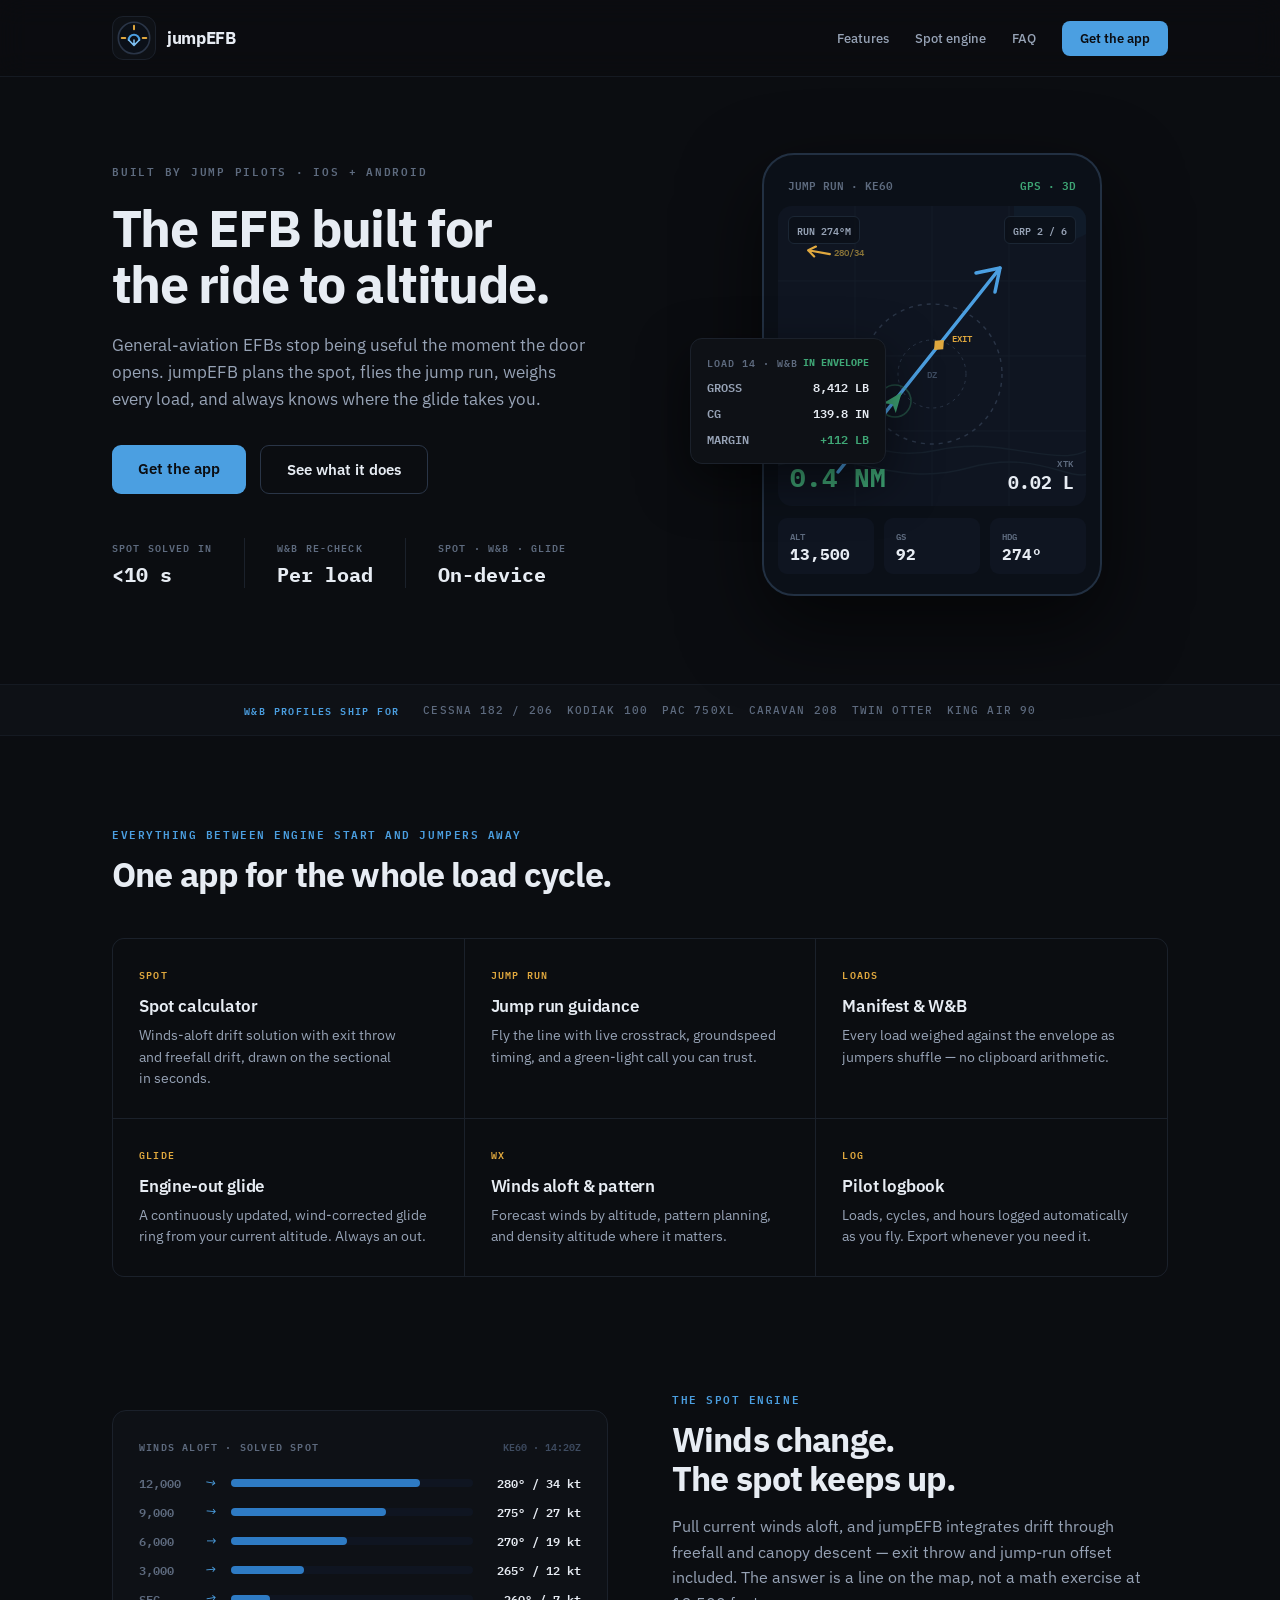
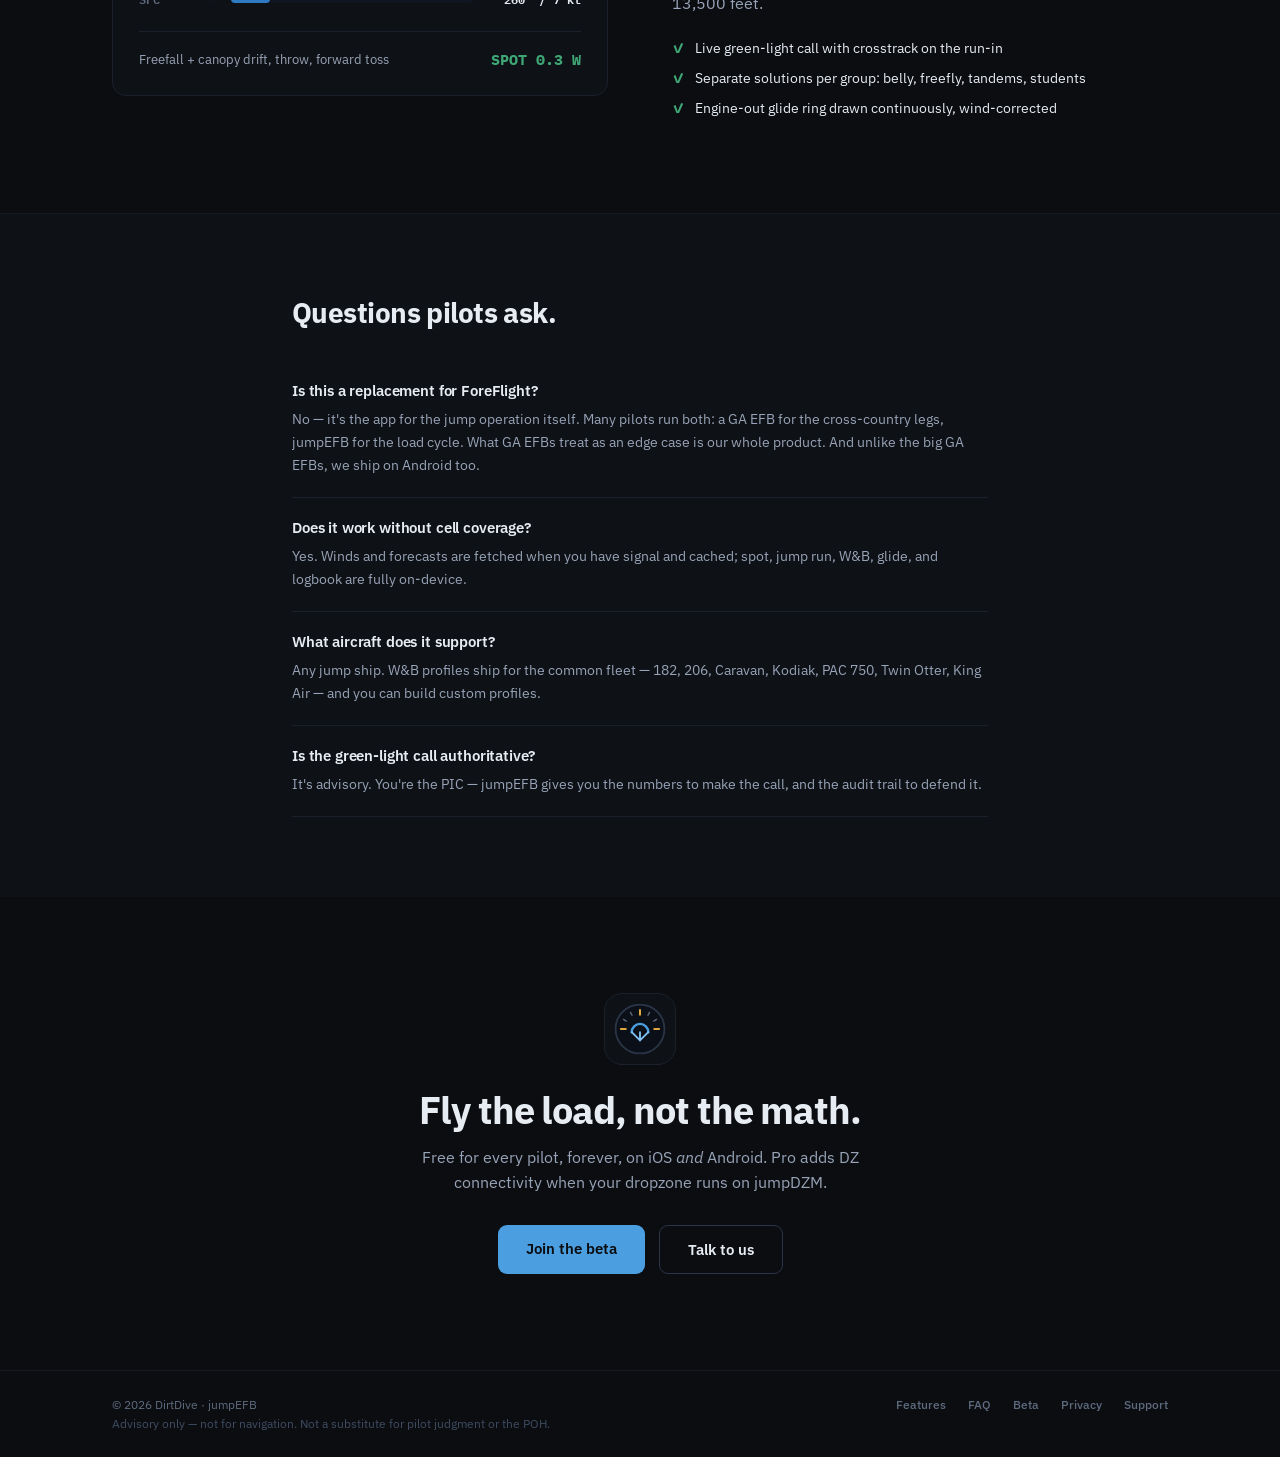
==== index.html @ 923588a2 "Build launch page from design handoff v2 Static HTML/CSS recreation of the v2 reference: hero with j" ====
<!DOCTYPE html>
<html lang="en">
<head>
<meta charset="utf-8">
<meta name="viewport" content="width=device-width, initial-scale=1">
<title>jumpEFB — The EFB built for the ride to altitude</title>
<meta name="description" content="jumpEFB plans the spot, flies the jump run, weighs every load, and always knows where the glide takes you. The standalone pilot EFB from DirtDive, on iOS and Android.">
<link rel="icon" type="image/png" href="assets/icon-1024.png">
<link rel="preconnect" href="https://fonts.googleapis.com">
<link rel="preconnect" href="https://fonts.gstatic.com" crossorigin>
<link href="https://fonts.googleapis.com/css2?family=IBM+Plex+Mono:wght@400;500;600;700&family=IBM+Plex+Sans:wght@400;500;600;700&display=swap" rel="stylesheet">
<link rel="stylesheet" href="css/styles.css">
</head>
<body>

<!-- Nav -->
<div class="nav-wrap">
  <nav class="nav">
    <div class="nav-brand">
      <div class="logo-tile"><svg width="36" height="36" viewBox="0 0 44 44"><circle cx="22" cy="22" r="19.2" fill="#0B1018" stroke="#2A3547" stroke-width="2"></circle><g stroke="#E0A83E" stroke-width="2.4" stroke-linecap="round"><line x1="7" y1="22" x2="11.3" y2="22"></line><line x1="22" y1="7" x2="22" y2="11.3"></line><line x1="37" y1="22" x2="32.7" y2="22"></line></g><path d="M15.5 24.5a6.5 6.5 0 0 1 13 0" fill="none" stroke="#4B9FE1" stroke-width="2.5" stroke-linecap="round"></path><path d="M15.5 24.5l6.5 6.5 6.5-6.5M22 31v-6.5" fill="none" stroke="#7EC0F2" stroke-width="1.9" stroke-linecap="round" stroke-linejoin="round"></path></svg></div>
      <span class="nav-name">jumpEFB</span>
    </div>
    <div class="nav-links">
      <a href="#features">Features</a>
      <a href="#spot">Spot engine</a>
      <a href="#faq">FAQ</a>
      <a href="#get" class="btn-nav">Get the app</a>
    </div>
  </nav>
</div>

<!-- Hero -->
<header class="hero">
  <div class="hero-copy">
    <div class="kicker dim-kicker">BUILT BY JUMP PILOTS &middot; iOS + ANDROID</div>
    <h1>The EFB built for the ride to altitude.</h1>
    <p class="hero-sub">General-aviation EFBs stop being useful the moment the door opens. jumpEFB plans the spot, flies the jump run, weighs every load, and always knows where the glide takes you.</p>
    <div class="hero-actions">
      <a href="#get" class="btn-primary">Get the app</a>
      <a href="#features" class="btn-secondary">See what it does</a>
    </div>
    <div class="hero-stats">
      <div class="stat"><div class="stat-label">SPOT SOLVED IN</div><div class="stat-value">&lt;10 s</div></div>
      <div class="stat-divider"></div>
      <div class="stat"><div class="stat-label">W&amp;B RE-CHECK</div><div class="stat-value">Per load</div></div>
      <div class="stat-divider"></div>
      <div class="stat"><div class="stat-label">SPOT &middot; W&amp;B &middot; GLIDE</div><div class="stat-value">On-device</div></div>
    </div>
  </div>

  <!-- Device mock: jump run -->
  <div class="device-wrap">
    <div class="device">
      <div class="device-header"><span>JUMP RUN &middot; KE60</span><span class="gps">GPS &middot; 3D</span></div>
      <div class="device-map">
        <svg width="308" height="300" viewBox="0 0 308 300" class="map-svg">
          <g stroke="#141C28" stroke-width="1"><line x1="0" y1="75" x2="308" y2="75"></line><line x1="0" y1="150" x2="308" y2="150"></line><line x1="0" y1="225" x2="308" y2="225"></line><line x1="77" y1="0" x2="77" y2="300"></line><line x1="154" y1="0" x2="154" y2="300"></line><line x1="231" y1="0" x2="231" y2="300"></line></g>
          <path d="M-10 240 C 60 210, 90 260, 160 244 S 290 270, 320 236" fill="none" stroke="#16202C" stroke-width="1.4"></path>
          <path d="M-10 262 C 70 236, 110 284, 190 262 S 300 288, 320 260" fill="none" stroke="#16202C" stroke-width="1.4"></path>
          <path d="M236 18 C 260 44, 296 40, 316 22 L 316 -6 L 236 -6 Z" fill="#101B29"></path>
          <circle cx="154" cy="168" r="70" fill="none" stroke="#2A3547" stroke-width="1.4" stroke-dasharray="4 5"></circle>
          <circle cx="154" cy="168" r="34" fill="none" stroke="#2A3547" stroke-width="1" stroke-dasharray="3 4"></circle>
          <text x="154" y="172" text-anchor="middle" font-family="IBM Plex Mono,monospace" font-size="9" font-weight="600" fill="#3E4C61">DZ</text>
          <path d="M60 266 L222 62" fill="none" stroke="#4B9FE1" stroke-width="3.5" stroke-linecap="round"></path>
          <path d="M222 62 l-24 5 M222 62 l-5 24" fill="none" stroke="#4B9FE1" stroke-width="3.5" stroke-linecap="round"></path>
          <g transform="rotate(45 161 139)"><path d="M161 132 l6 7 -6 7 -6 -7 z" fill="#E0A83E"></path></g>
          <text x="174" y="136" font-family="IBM Plex Mono,monospace" font-size="9" font-weight="600" fill="#E0A83E">EXIT</text>
          <g transform="rotate(100 40 46)"><path d="M40 34 l0 22 M40 56 l-5 -7 M40 56 l5 -7" fill="none" stroke="#E0A83E" stroke-width="2.2" stroke-linecap="round" stroke-linejoin="round"></path></g>
          <text x="56" y="50" font-family="IBM Plex Mono,monospace" font-size="9" font-weight="600" fill="#8B7538">280/34</text>
          <g transform="rotate(38 117 195)"><path d="M117 184 L125 204 L117 199 L109 204 Z" fill="#3FA776"></path></g>
          <circle cx="117" cy="195" r="16" fill="none" stroke="#3FA776" stroke-width="1.6" opacity=".35"></circle>
        </svg>
        <div class="map-chip chip-left">RUN 274&deg;M</div>
        <div class="map-chip chip-right">GRP 2 / 6</div>
        <div class="map-readouts">
          <div><div class="readout-label">GREEN LIGHT IN</div><div class="readout-value green">0.4 NM</div></div>
          <div class="readout-r"><div class="readout-label">XTK</div><div class="readout-value xtk">0.02 L</div></div>
        </div>
      </div>
      <div class="device-tiles">
        <div class="tile"><div class="tile-label">ALT</div><div class="tile-value">13,500</div></div>
        <div class="tile"><div class="tile-label">GS</div><div class="tile-value">92</div></div>
        <div class="tile"><div class="tile-label">HDG</div><div class="tile-value">274&deg;</div></div>
      </div>
    </div>
    <div class="wb-card">
      <div class="wb-header"><span class="wb-title">LOAD 14 &middot; W&amp;B</span><span class="wb-ok">IN ENVELOPE</span></div>
      <div class="wb-row"><span>GROSS</span><span class="wb-val">8,412 LB</span></div>
      <div class="wb-row"><span>CG</span><span class="wb-val">139.8 IN</span></div>
      <div class="wb-row"><span>MARGIN</span><span class="wb-val ok">+112 LB</span></div>
    </div>
  </div>
</header>

<!-- Fleet strip -->
<div class="fleet-wrap">
  <div class="fleet">
    <span class="fleet-label">W&amp;B PROFILES SHIP FOR</span>
    <span class="fleet-item">CESSNA 182 / 206</span>
    <span class="fleet-item">KODIAK 100</span>
    <span class="fleet-item">PAC 750XL</span>
    <span class="fleet-item">CARAVAN 208</span>
    <span class="fleet-item">TWIN OTTER</span>
    <span class="fleet-item">KING AIR 90</span>
  </div>
</div>

<!-- Features -->
<section id="features" class="features">
  <div class="kicker accent-kicker">EVERYTHING BETWEEN ENGINE START AND JUMPERS AWAY</div>
  <h2 class="features-h2">One app for the whole load cycle.</h2>
  <div class="feature-grid">
    <div class="feature-cell">
      <div class="feature-tag">SPOT</div>
      <div class="feature-title">Spot calculator</div>
      <div class="feature-body">Winds-aloft drift solution with exit throw and freefall drift, drawn on the sectional in seconds.</div>
    </div>
    <div class="feature-cell">
      <div class="feature-tag">JUMP RUN</div>
      <div class="feature-title">Jump run guidance</div>
      <div class="feature-body">Fly the line with live crosstrack, groundspeed timing, and a green-light call you can trust.</div>
    </div>
    <div class="feature-cell">
      <div class="feature-tag">LOADS</div>
      <div class="feature-title">Manifest &amp; W&amp;B</div>
      <div class="feature-body">Every load weighed against the envelope as jumpers shuffle &mdash; no clipboard arithmetic.</div>
    </div>
    <div class="feature-cell">
      <div class="feature-tag">GLIDE</div>
      <div class="feature-title">Engine-out glide</div>
      <div class="feature-body">A continuously updated, wind-corrected glide ring from your current altitude. Always an out.</div>
    </div>
    <div class="feature-cell">
      <div class="feature-tag">WX</div>
      <div class="feature-title">Winds aloft &amp; pattern</div>
      <div class="feature-body">Forecast winds by altitude, pattern planning, and density altitude where it matters.</div>
    </div>
    <div class="feature-cell">
      <div class="feature-tag">LOG</div>
      <div class="feature-title">Pilot logbook</div>
      <div class="feature-body">Loads, cycles, and hours logged automatically as you fly. Export whenever you need it.</div>
    </div>
  </div>
</section>

<!-- Spot deep dive -->
<section id="spot" class="spot">
  <div class="winds-panel">
    <div class="winds-header"><span class="winds-title">WINDS ALOFT &middot; SOLVED SPOT</span><span class="winds-meta">KE60 &middot; 14:20Z</span></div>
    <div class="winds-rows">
      <div class="winds-row">
        <span class="w-alt">12,000</span>
        <span class="w-arrow" style="transform:rotate(100deg)">&#8593;</span>
        <div class="w-bar"><div class="w-fill" style="width:78%"></div></div>
        <span class="w-wind">280&deg; / 34 kt</span>
      </div>
      <div class="winds-row">
        <span class="w-alt">9,000</span>
        <span class="w-arrow" style="transform:rotate(95deg)">&#8593;</span>
        <div class="w-bar"><div class="w-fill" style="width:64%"></div></div>
        <span class="w-wind">275&deg; / 27 kt</span>
      </div>
      <div class="winds-row">
        <span class="w-alt">6,000</span>
        <span class="w-arrow" style="transform:rotate(90deg)">&#8593;</span>
        <div class="w-bar"><div class="w-fill" style="width:48%"></div></div>
        <span class="w-wind">270&deg; / 19 kt</span>
      </div>
      <div class="winds-row">
        <span class="w-alt">3,000</span>
        <span class="w-arrow" style="transform:rotate(85deg)">&#8593;</span>
        <div class="w-bar"><div class="w-fill" style="width:30%"></div></div>
        <span class="w-wind">265&deg; / 12 kt</span>
      </div>
      <div class="winds-row">
        <span class="w-alt">SFC</span>
        <span class="w-arrow" style="transform:rotate(80deg)">&#8593;</span>
        <div class="w-bar"><div class="w-fill" style="width:16%"></div></div>
        <span class="w-wind">260&deg; / 7 kt</span>
      </div>
    </div>
    <div class="winds-footer">
      <span class="winds-note">Freefall + canopy drift, throw, forward toss</span>
      <span class="winds-spot">SPOT 0.3 W</span>
    </div>
  </div>
  <div class="spot-copy">
    <div class="kicker accent-kicker">THE SPOT ENGINE</div>
    <h2>Winds change. The spot keeps up.</h2>
    <p>Pull current winds aloft, and jumpEFB integrates drift through freefall and canopy descent &mdash; exit throw and jump-run offset included. The answer is a line on the map, not a math exercise at 13,500 feet.</p>
    <ul class="checklist">
      <li><span class="check">&#10003;</span>Live green-light call with crosstrack on the run-in</li>
      <li><span class="check">&#10003;</span>Separate solutions per group: belly, freefly, tandems, students</li>
      <li><span class="check">&#10003;</span>Engine-out glide ring drawn continuously, wind-corrected</li>
    </ul>
  </div>
</section>

<!-- FAQ -->
<section id="faq" class="faq-wrap">
  <div class="faq">
    <h2>Questions pilots ask.</h2>
    <div class="faq-list">
      <div class="faq-item">
        <div class="faq-q">Is this a replacement for ForeFlight?</div>
        <div class="faq-a">No &mdash; it's the app for the jump operation itself. Many pilots run both: a GA EFB for the cross-country legs, jumpEFB for the load cycle. What GA EFBs treat as an edge case is our whole product. And unlike the big GA EFBs, we ship on Android too.</div>
      </div>
      <div class="faq-item">
        <div class="faq-q">Does it work without cell coverage?</div>
        <div class="faq-a">Yes. Winds and forecasts are fetched when you have signal and cached; spot, jump run, W&amp;B, glide, and logbook are fully on-device.</div>
      </div>
      <div class="faq-item">
        <div class="faq-q">What aircraft does it support?</div>
        <div class="faq-a">Any jump ship. W&amp;B profiles ship for the common fleet &mdash; 182, 206, Caravan, Kodiak, PAC 750, Twin Otter, King Air &mdash; and you can build custom profiles.</div>
      </div>
      <div class="faq-item">
        <div class="faq-q">Is the green-light call authoritative?</div>
        <div class="faq-a">It's advisory. You're the PIC &mdash; jumpEFB gives you the numbers to make the call, and the audit trail to defend it.</div>
      </div>
    </div>
  </div>
</section>

<!-- CTA -->
<section id="get" class="cta">
  <div class="cta-icon"><svg width="56" height="56" viewBox="0 0 44 44"><circle cx="22" cy="22" r="19.2" fill="#0B1018" stroke="#2A3547" stroke-width="1.4"></circle><g stroke="#5E6B7F" stroke-width="1.1" stroke-linecap="round"><line x1="34.99" y1="14.5" x2="32.82" y2="15.75"></line><line x1="29.5" y1="9.01" x2="28.25" y2="11.18"></line><line x1="14.5" y1="9.01" x2="15.75" y2="11.18"></line><line x1="9.01" y1="14.5" x2="11.18" y2="15.75"></line></g><g stroke="#E0A83E" stroke-width="1.6" stroke-linecap="round"><line x1="7" y1="22" x2="10.8" y2="22"></line><line x1="22" y1="7" x2="22" y2="10.8"></line><line x1="37" y1="22" x2="33.2" y2="22"></line></g><path d="M15.5 24.5a6.5 6.5 0 0 1 13 0" fill="none" stroke="#4B9FE1" stroke-width="1.9" stroke-linecap="round"></path><path d="M15.5 24.5l6.5 6.5 6.5-6.5M22 31v-6.5" fill="none" stroke="#7EC0F2" stroke-width="1.45" stroke-linecap="round" stroke-linejoin="round"></path></svg></div>
  <h2>Fly the load, not the math.</h2>
  <p>Free for every pilot, forever, on iOS <em>and</em> Android. Pro adds DZ connectivity when your dropzone runs on jumpDZM.</p>
  <div class="cta-actions">
    <!-- TODO(Trevor): swap for TestFlight / Play internal-track URLs -->
    <a href="#get" class="btn-primary">Join the beta</a>
    <!-- TODO(Trevor): confirm hello@dirtdive.app -->
    <a href="mailto:hello@dirtdive.app" class="btn-secondary">Talk to us</a>
  </div>
</section>

<footer class="footer">
  <div class="footer-inner">
    <div class="footer-legal">
      <span class="footer-copyright">&copy; 2026 DirtDive &middot; jumpEFB</span>
      <span class="footer-disclaimer">Advisory only &mdash; not for navigation. Not a substitute for pilot judgment or the POH.</span>
    </div>
    <div class="footer-links">
      <a href="#features">Features</a>
      <a href="#faq">FAQ</a>
      <a href="#get">Beta</a>
      <!-- TODO(Trevor): host the Privacy + Support pages from the launch package -->
      <a href="privacy.html">Privacy</a>
      <a href="support.html">Support</a>
    </div>
  </div>
</footer>

</body>
</html>
---- css/styles.css ----
/* jumpEFB marketing site — tokens and layout per design handoff v2 */

:root {
  --bg: #0B0D11;
  --bg-alt: #0E1116;
  --panel: #0F1521;
  --border: #151A22;
  --border-alt: #1B212B;
  --border-hi: #2A3547;
  --text: #E7ECF3;
  --dim: #97A3B6;
  --muted: #5E6B7F;
  --faint: #3E4C61;
  --accent: #4B9FE1;
  --accent-hi: #7EC0F2;
  --green: #3FA776;
  --amber: #E0A83E;
  --sans: 'IBM Plex Sans', system-ui, sans-serif;
  --mono: 'IBM Plex Mono', monospace;
}

* { box-sizing: border-box; }

html { background: var(--bg); scroll-behavior: smooth; }

body {
  margin: 0;
  background: var(--bg);
  color: var(--text);
  font-family: var(--sans);
  -webkit-font-smoothing: antialiased;
  overflow-x: clip;
}

a { color: var(--accent); text-decoration: none; }
a:hover { color: var(--accent-hi); }

h1 {
  margin: 0;
  font: 700 52px/1.08 var(--sans);
  letter-spacing: -.03em;
  text-wrap: balance;
}

h2 {
  margin: 12px 0 0;
  font: 700 34px/1.15 var(--sans);
  letter-spacing: -.025em;
  text-wrap: balance;
}

.kicker {
  font: 600 11px var(--mono);
  letter-spacing: .16em;
  text-transform: uppercase;
}

.dim-kicker { color: var(--muted); margin-bottom: 20px; }
.accent-kicker { color: var(--accent); letter-spacing: .14em; }

/* Buttons */

.btn-primary {
  font: 600 15px var(--sans);
  color: var(--bg);
  background: var(--accent);
  padding: 14px 26px;
  border-radius: 9px;
}
.btn-primary:hover { background: var(--accent-hi); color: var(--bg); }

.btn-secondary {
  font: 600 15px var(--sans);
  color: var(--text);
  border: 1px solid var(--border-hi);
  padding: 14px 26px;
  border-radius: 9px;
}
.btn-secondary:hover { border-color: var(--accent); color: var(--text); }

/* Nav */

.nav-wrap {
  position: sticky;
  top: 0;
  z-index: 10;
  background: rgba(11, 13, 17, .82);
  backdrop-filter: blur(14px);
  border-bottom: 1px solid var(--border);
}

.nav {
  max-width: 1120px;
  margin: 0 auto;
  padding: 16px 32px;
  display: flex;
  align-items: center;
  justify-content: space-between;
}

.nav-brand { display: flex; align-items: center; gap: 11px; }

.logo-tile {
  width: 44px;
  height: 44px;
  border-radius: 11px;
  background: var(--bg-alt);
  border: 1px solid var(--border-alt);
  display: grid;
  place-items: center;
}

.nav-name { font: 700 17px var(--sans); letter-spacing: -.02em; }

.nav-links { display: flex; align-items: center; gap: 26px; }

.nav-links a { font: 500 13px var(--sans); color: var(--dim); }
.nav-links a:hover { color: var(--text); }

.btn-nav {
  font: 600 13px var(--sans) !important;
  color: var(--bg) !important;
  background: var(--accent);
  padding: 9px 18px;
  border-radius: 8px;
}
.btn-nav:hover { background: var(--accent-hi); color: var(--bg) !important; }

/* Hero */

.hero {
  max-width: 1120px;
  margin: 0 auto;
  padding: 76px 32px 88px;
  display: grid;
  grid-template-columns: 1.05fr .95fr;
  gap: 64px;
  align-items: center;
}

.hero-sub {
  margin: 20px 0 0;
  font: 400 17px/1.6 var(--sans);
  color: var(--dim);
  max-width: 480px;
  text-wrap: pretty;
}

.hero-actions { display: flex; gap: 14px; margin-top: 32px; }

.hero-stats { display: flex; gap: 32px; margin-top: 44px; }

.stat-label {
  font: 600 9.5px var(--mono);
  color: var(--muted);
  letter-spacing: .12em;
}

.stat-value {
  font: 700 20px var(--mono);
  color: var(--text);
  margin-top: 5px;
  white-space: nowrap;
}

.stat-divider { width: 1px; background: var(--border-alt); }

/* Device mock */

.device-wrap { justify-self: center; position: relative; }

.device {
  width: 340px;
  border-radius: 32px;
  background: #0B1018;
  border: 2px solid #223042;
  padding: 14px 14px 20px;
  box-shadow: 0 30px 80px rgba(0, 0, 0, .6);
}

.device-header {
  display: flex;
  justify-content: space-between;
  align-items: center;
  padding: 6px 10px 12px;
  font: 600 11px var(--mono);
  color: var(--muted);
}

.device-header .gps { color: var(--green); }

.device-map {
  height: 300px;
  border-radius: 14px;
  background: var(--panel);
  position: relative;
  overflow: hidden;
}

.map-svg { position: absolute; inset: 0; }

.map-chip {
  position: absolute;
  top: 10px;
  background: rgba(11, 16, 24, .85);
  border: 1px solid #1B2634;
  border-radius: 6px;
  padding: 4px 8px;
  font: 600 9.5px var(--mono);
  color: var(--dim);
}

.chip-left { left: 10px; }
.chip-right { right: 10px; }

.map-readouts {
  position: absolute;
  left: 12px;
  bottom: 12px;
  right: 12px;
  display: flex;
  justify-content: space-between;
  align-items: flex-end;
}

.readout-r { text-align: right; }

.readout-label {
  font: 600 9px var(--mono);
  color: var(--muted);
  letter-spacing: .1em;
}

.readout-value.green { font: 700 26px var(--mono); color: var(--green); }
.readout-value.xtk { font: 700 18px var(--mono); color: var(--text); }

.device-tiles {
  display: grid;
  grid-template-columns: 1fr 1fr 1fr;
  gap: 10px;
  margin-top: 12px;
}

.tile { background: var(--panel); border-radius: 9px; padding: 10px 12px; }
.tile-label { font: 600 8.5px var(--mono); color: var(--muted); }
.tile-value { font: 700 16px var(--mono); color: var(--text); }

/* W&B float card */

.wb-card {
  position: absolute;
  left: -72px;
  bottom: 132px;
  width: 196px;
  background: var(--bg-alt);
  border: 1px solid var(--border-alt);
  border-radius: 12px;
  padding: 14px 16px;
  box-shadow: 0 18px 50px rgba(0, 0, 0, .55);
}

.wb-header { display: flex; justify-content: space-between; align-items: center; }
.wb-title { font: 600 9.5px var(--mono); color: var(--muted); letter-spacing: .1em; }
.wb-ok { font: 700 9.5px var(--mono); color: var(--green); }

.wb-row {
  display: flex;
  justify-content: space-between;
  margin-top: 6px;
  font: 600 12px var(--mono);
  color: var(--dim);
}
.wb-row:first-of-type { margin-top: 10px; }
.wb-val { color: var(--text); }
.wb-val.ok { color: var(--green); }

/* Fleet strip */

.fleet-wrap {
  border-top: 1px solid var(--border);
  border-bottom: 1px solid var(--border);
  background: var(--bg-alt);
}

.fleet {
  max-width: 1120px;
  margin: 0 auto;
  padding: 16px 32px;
  display: flex;
  align-items: center;
  justify-content: center;
  gap: 14px;
  flex-wrap: wrap;
}

.fleet-label {
  font: 600 10px var(--mono);
  color: var(--accent);
  letter-spacing: .14em;
  margin-right: 10px;
}

.fleet-item {
  font: 500 11px var(--mono);
  color: var(--muted);
  letter-spacing: .1em;
}

/* Features */

.features {
  max-width: 1120px;
  margin: 0 auto;
  padding: 88px 32px 48px;
}

.features-h2 { max-width: 560px; }

.feature-grid {
  display: grid;
  grid-template-columns: repeat(3, 1fr);
  gap: 1px;
  background: var(--border-alt);
  border: 1px solid var(--border-alt);
  border-radius: 12px;
  overflow: hidden;
  margin-top: 44px;
}

.feature-cell { background: var(--bg); padding: 26px 26px 28px; }
.feature-cell:hover { background: var(--bg-alt); }

.feature-tag { font: 600 10px var(--mono); color: var(--amber); letter-spacing: .12em; }
.feature-title { font: 600 17px var(--sans); margin-top: 12px; letter-spacing: -.01em; }
.feature-body { font: 400 13.5px/1.6 var(--sans); color: var(--dim); margin-top: 8px; text-wrap: pretty; }

/* Spot deep dive */

.spot {
  max-width: 1120px;
  margin: 0 auto;
  padding: 64px 32px 96px;
  display: grid;
  grid-template-columns: 1fr 1fr;
  gap: 64px;
  align-items: center;
}

.winds-panel {
  border-radius: 14px;
  background: var(--bg-alt);
  border: 1px solid var(--border-alt);
  padding: 26px;
}

.winds-header { display: flex; justify-content: space-between; align-items: center; }
.winds-title { font: 600 10px var(--mono); color: var(--muted); letter-spacing: .12em; }
.winds-meta { font: 600 10px var(--mono); color: var(--faint); }

.winds-rows { margin-top: 18px; display: flex; flex-direction: column; gap: 9px; }

.winds-row {
  display: grid;
  grid-template-columns: 52px 16px 1fr 96px;
  gap: 12px;
  align-items: center;
}

.w-alt { font: 600 12px var(--mono); color: var(--muted); }

.w-arrow {
  font: 400 13px var(--mono);
  color: var(--accent);
  display: inline-block;
  text-align: center;
}

.w-bar { height: 8px; border-radius: 4px; background: var(--panel); position: relative; }

.w-fill {
  position: absolute;
  left: 0;
  top: 0;
  bottom: 0;
  border-radius: 4px;
  background: #2E7BC4;
}

.w-wind { font: 600 12px var(--mono); color: var(--text); text-align: right; }

.winds-footer {
  margin-top: 22px;
  padding-top: 18px;
  border-top: 1px solid var(--border-alt);
  display: flex;
  justify-content: space-between;
  align-items: center;
}

.winds-note { font: 400 12.5px var(--sans); color: var(--dim); }
.winds-spot { font: 700 15px var(--mono); color: var(--green); }

.spot-copy p {
  margin: 16px 0 0;
  font: 400 15.5px/1.65 var(--sans);
  color: var(--dim);
  text-wrap: pretty;
}

.checklist {
  margin: 22px 0 0;
  padding: 0;
  list-style: none;
  display: flex;
  flex-direction: column;
  gap: 12px;
}

.checklist li { display: flex; gap: 10px; font: 400 14px var(--sans); color: var(--text); }
.check { color: var(--green); font-weight: 700; }

/* FAQ */

.faq-wrap { border-top: 1px solid var(--border); background: var(--bg-alt); }

.faq { max-width: 760px; margin: 0 auto; padding: 80px 32px; }

.faq h2 { margin: 0; font: 700 28px var(--sans); letter-spacing: -.02em; }

.faq-list { margin-top: 30px; display: flex; flex-direction: column; }

.faq-item { padding: 20px 0; border-bottom: 1px solid var(--border-alt); }
.faq-q { font: 600 15px var(--sans); letter-spacing: -.01em; }
.faq-a { font: 400 14px/1.65 var(--sans); color: var(--dim); margin-top: 8px; text-wrap: pretty; }

/* CTA */

.cta {
  max-width: 1120px;
  margin: 0 auto;
  padding: 96px 32px;
  text-align: center;
}

.cta-icon {
  display: inline-grid;
  place-items: center;
  width: 72px;
  height: 72px;
  border-radius: 18px;
  background: var(--bg-alt);
  border: 1px solid var(--border-alt);
  margin-bottom: 24px;
}

.cta h2 { margin: 0; font: 700 38px/1.1 var(--sans); letter-spacing: -.03em; }

.cta p {
  margin: 14px auto 0;
  font: 400 15.5px/1.6 var(--sans);
  color: var(--dim);
  max-width: 440px;
}

.cta-actions { display: flex; gap: 14px; justify-content: center; margin-top: 30px; }
.cta-actions .btn-primary, .cta-actions .btn-secondary { padding: 14px 28px; }

/* Footer */

.footer { border-top: 1px solid var(--border); }

.footer-inner {
  max-width: 1120px;
  margin: 0 auto;
  padding: 26px 32px;
  display: flex;
  justify-content: space-between;
  align-items: flex-start;
  flex-wrap: wrap;
  gap: 12px;
}

.footer-legal { display: flex; flex-direction: column; gap: 4px; }
.footer-copyright { font: 400 12px var(--sans); color: var(--muted); }
.footer-disclaimer { font: 400 11.5px var(--sans); color: var(--faint); }

.footer-links { display: flex; gap: 22px; }
.footer-links a { font: 500 12px var(--sans); color: var(--muted); }
.footer-links a:hover { color: var(--text); }

/* Responsive (desktop-first reference; collapse gracefully below 960px) */

@media (max-width: 960px) {
  h1 { font-size: 40px; }
  .hero { grid-template-columns: 1fr; gap: 56px; padding: 56px 32px 64px; }
  .device-wrap { padding-left: 60px; }
  .spot { grid-template-columns: 1fr; gap: 48px; }
  .feature-grid { grid-template-columns: 1fr 1fr; }
}

@media (max-width: 640px) {
  h1 { font-size: 34px; }
  h2 { font-size: 28px; }
  .nav-links a:not(.btn-nav) { display: none; }
  .hero { padding: 48px 24px 56px; }
  .hero-stats { gap: 20px; flex-wrap: wrap; }
  .feature-grid { grid-template-columns: 1fr; }
  .features, .spot, .faq, .cta { padding-left: 24px; padding-right: 24px; }
  .device-wrap { padding-left: 0; max-width: 100%; }
  .device { width: min(340px, calc(100vw - 48px)); margin: 0 auto; }
  .wb-card { left: auto; right: 0; bottom: 110px; }
  .cta-actions { flex-direction: column; align-items: center; }
  .winds-row { grid-template-columns: 44px 16px 1fr 88px; gap: 8px; }
}
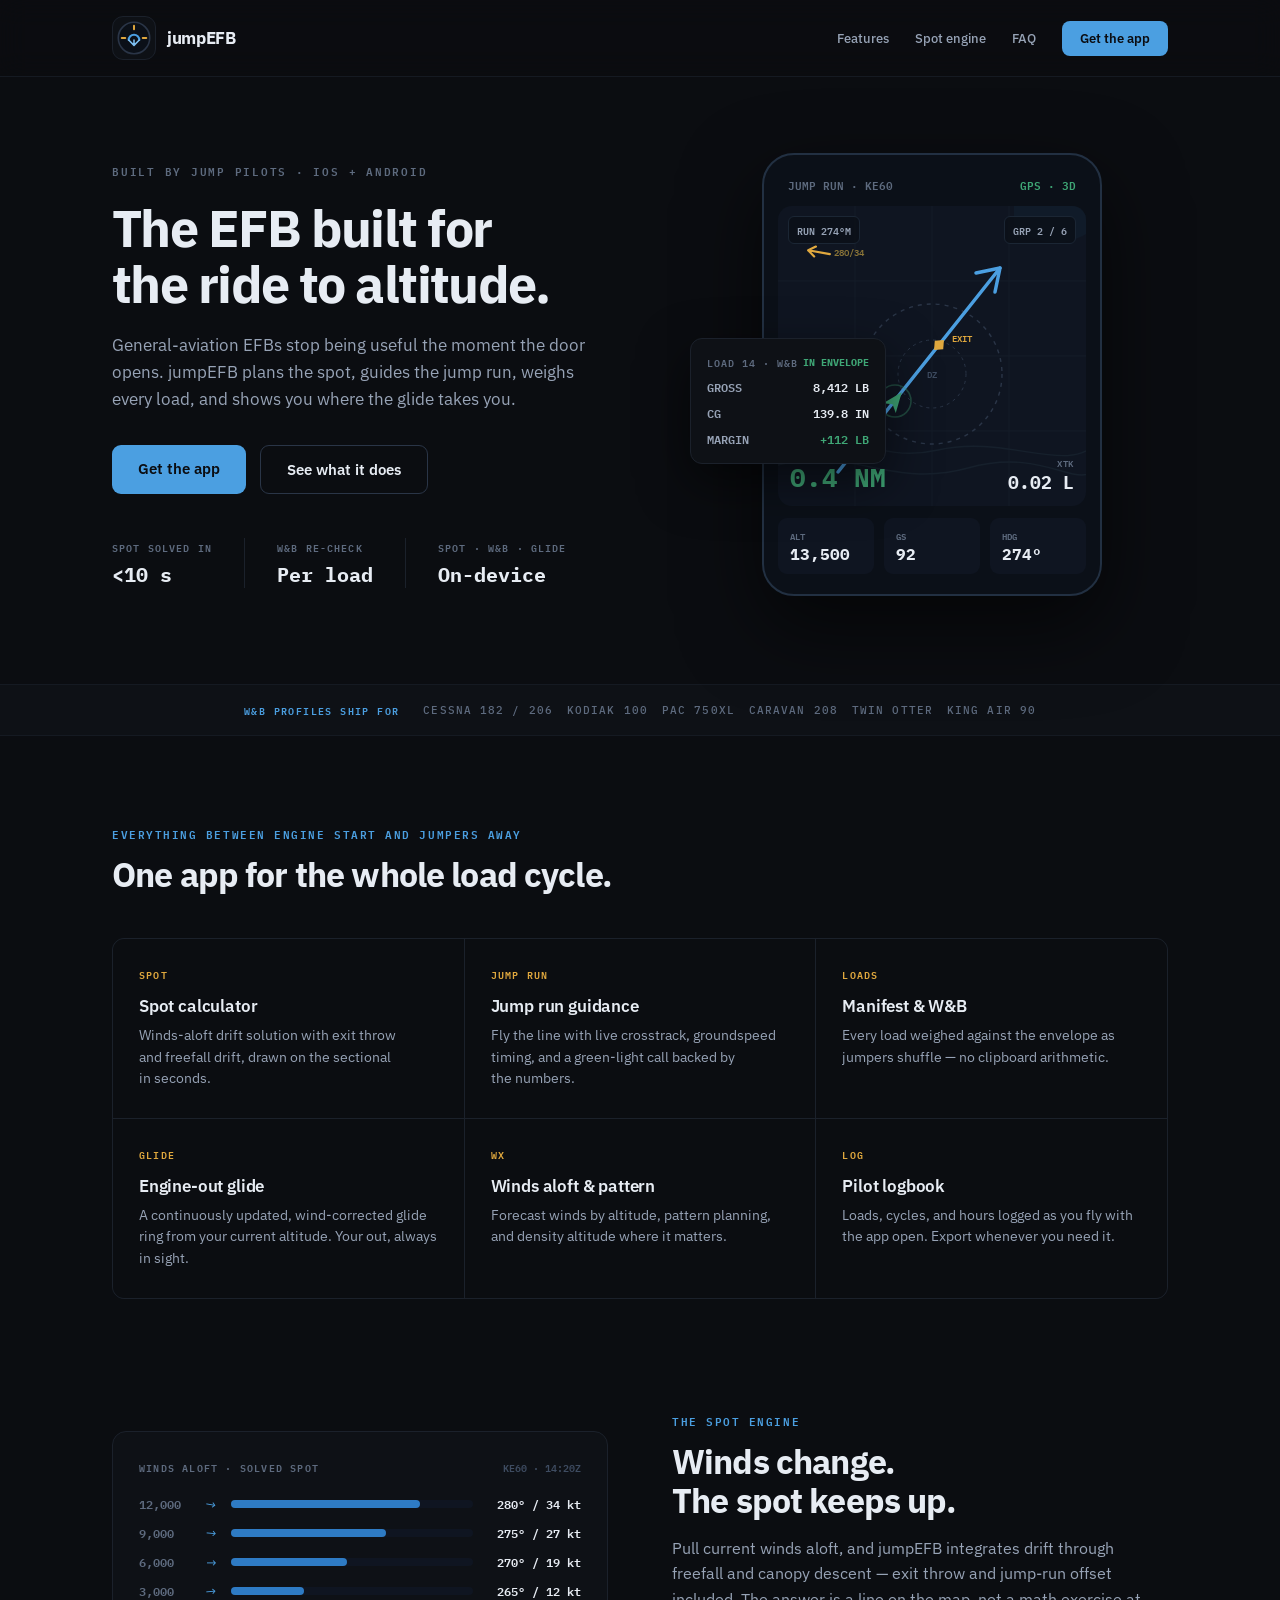
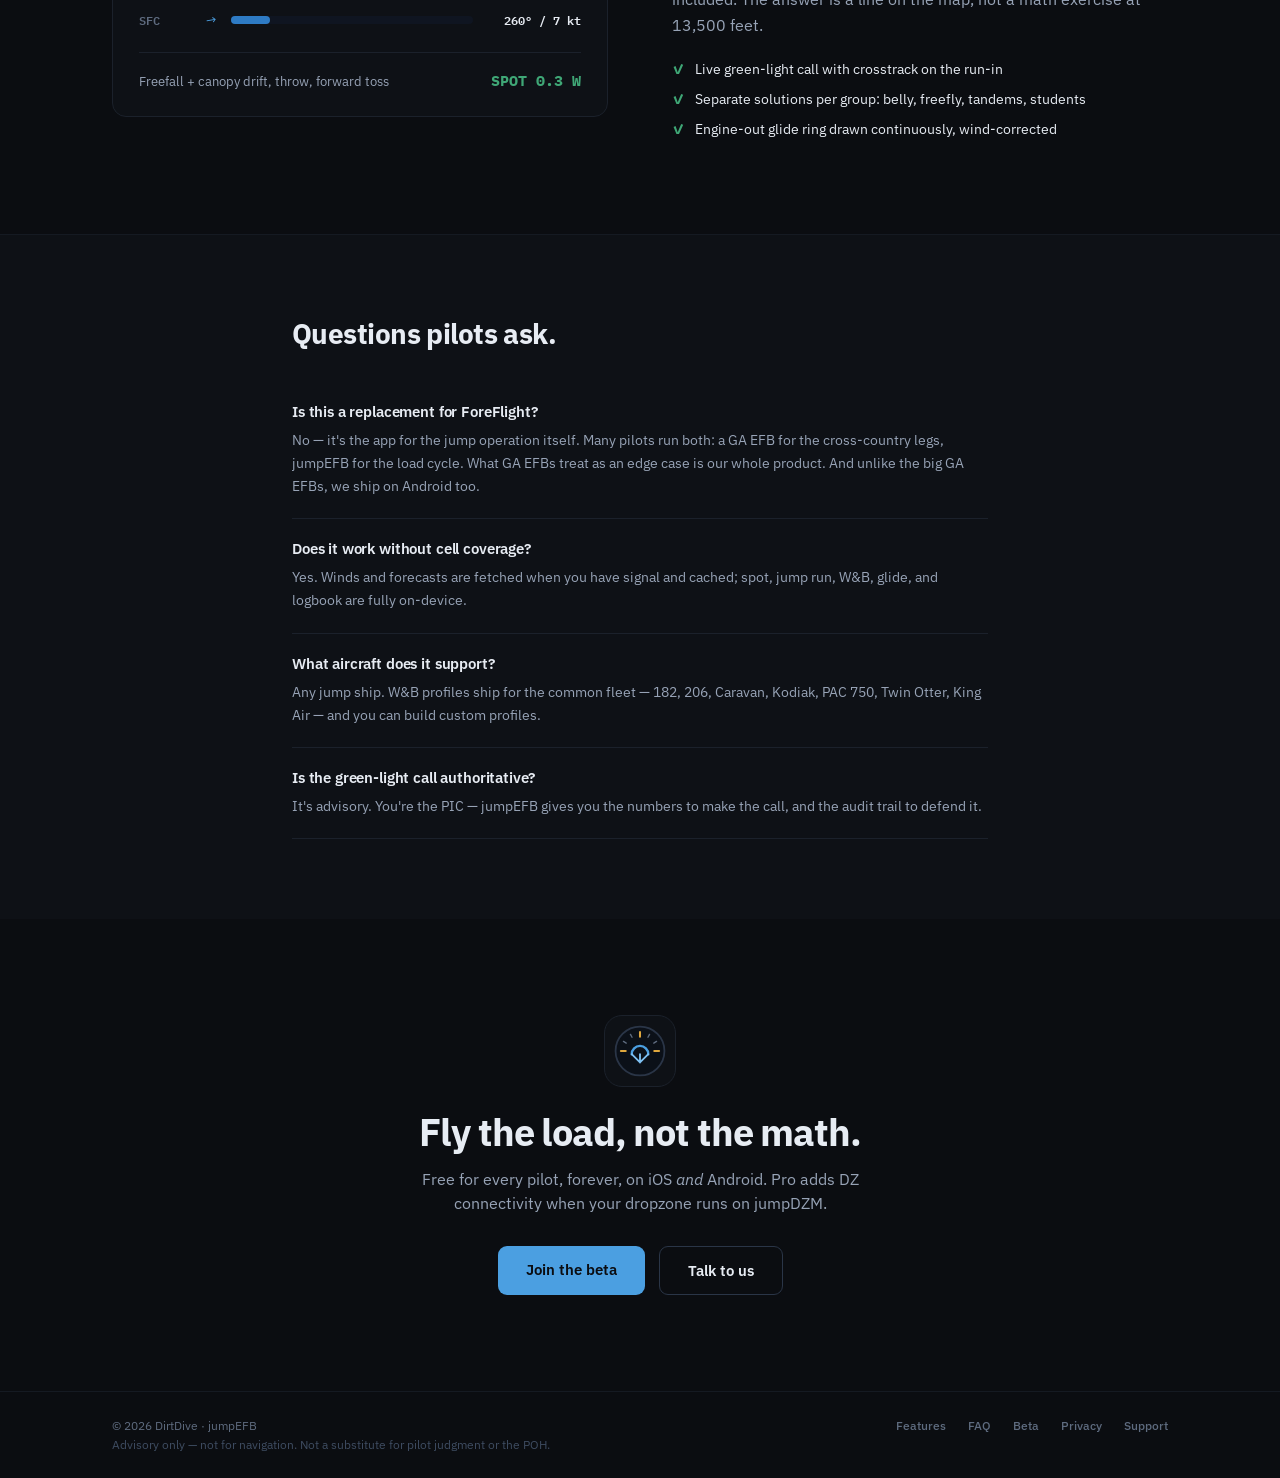
==== commit 8a9c8342: "Soften copy claims for liability; reflect screen-on logging limit - Hero/meta: 'flies the jump run' " ====
--- a/index.html
+++ b/index.html
@@ -4,7 +4,7 @@
 <meta charset="utf-8">
 <meta name="viewport" content="width=device-width, initial-scale=1">
 <title>jumpEFB — The EFB built for the ride to altitude</title>
-<meta name="description" content="jumpEFB plans the spot, flies the jump run, weighs every load, and always knows where the glide takes you. The standalone pilot EFB from DirtDive, on iOS and Android.">
+<meta name="description" content="jumpEFB plans the spot, guides the jump run, weighs every load, and shows you where the glide takes you. The standalone pilot EFB from DirtDive, on iOS and Android.">
 <link rel="icon" type="image/png" href="assets/icon-1024.png">
 <link rel="preconnect" href="https://fonts.googleapis.com">
 <link rel="preconnect" href="https://fonts.gstatic.com" crossorigin>
@@ -34,7 +34,7 @@
   <div class="hero-copy">
     <div class="kicker dim-kicker">BUILT BY JUMP PILOTS &middot; iOS + ANDROID</div>
     <h1>The EFB built for the ride to altitude.</h1>
-    <p class="hero-sub">General-aviation EFBs stop being useful the moment the door opens. jumpEFB plans the spot, flies the jump run, weighs every load, and always knows where the glide takes you.</p>
+    <p class="hero-sub">General-aviation EFBs stop being useful the moment the door opens. jumpEFB plans the spot, guides the jump run, weighs every load, and shows you where the glide takes you.</p>
     <div class="hero-actions">
       <a href="#get" class="btn-primary">Get the app</a>
       <a href="#features" class="btn-secondary">See what it does</a>
@@ -118,7 +118,7 @@
     <div class="feature-cell">
       <div class="feature-tag">JUMP RUN</div>
       <div class="feature-title">Jump run guidance</div>
-      <div class="feature-body">Fly the line with live crosstrack, groundspeed timing, and a green-light call you can trust.</div>
+      <div class="feature-body">Fly the line with live crosstrack, groundspeed timing, and a green-light call backed by the numbers.</div>
     </div>
     <div class="feature-cell">
       <div class="feature-tag">LOADS</div>
@@ -128,7 +128,7 @@
     <div class="feature-cell">
       <div class="feature-tag">GLIDE</div>
       <div class="feature-title">Engine-out glide</div>
-      <div class="feature-body">A continuously updated, wind-corrected glide ring from your current altitude. Always an out.</div>
+      <div class="feature-body">A continuously updated, wind-corrected glide ring from your current altitude. Your out, always in sight.</div>
     </div>
     <div class="feature-cell">
       <div class="feature-tag">WX</div>
@@ -138,7 +138,7 @@
     <div class="feature-cell">
       <div class="feature-tag">LOG</div>
       <div class="feature-title">Pilot logbook</div>
-      <div class="feature-body">Loads, cycles, and hours logged automatically as you fly. Export whenever you need it.</div>
+      <div class="feature-body">Loads, cycles, and hours logged as you fly with the app open. Export whenever you need it.</div>
     </div>
   </div>
 </section>
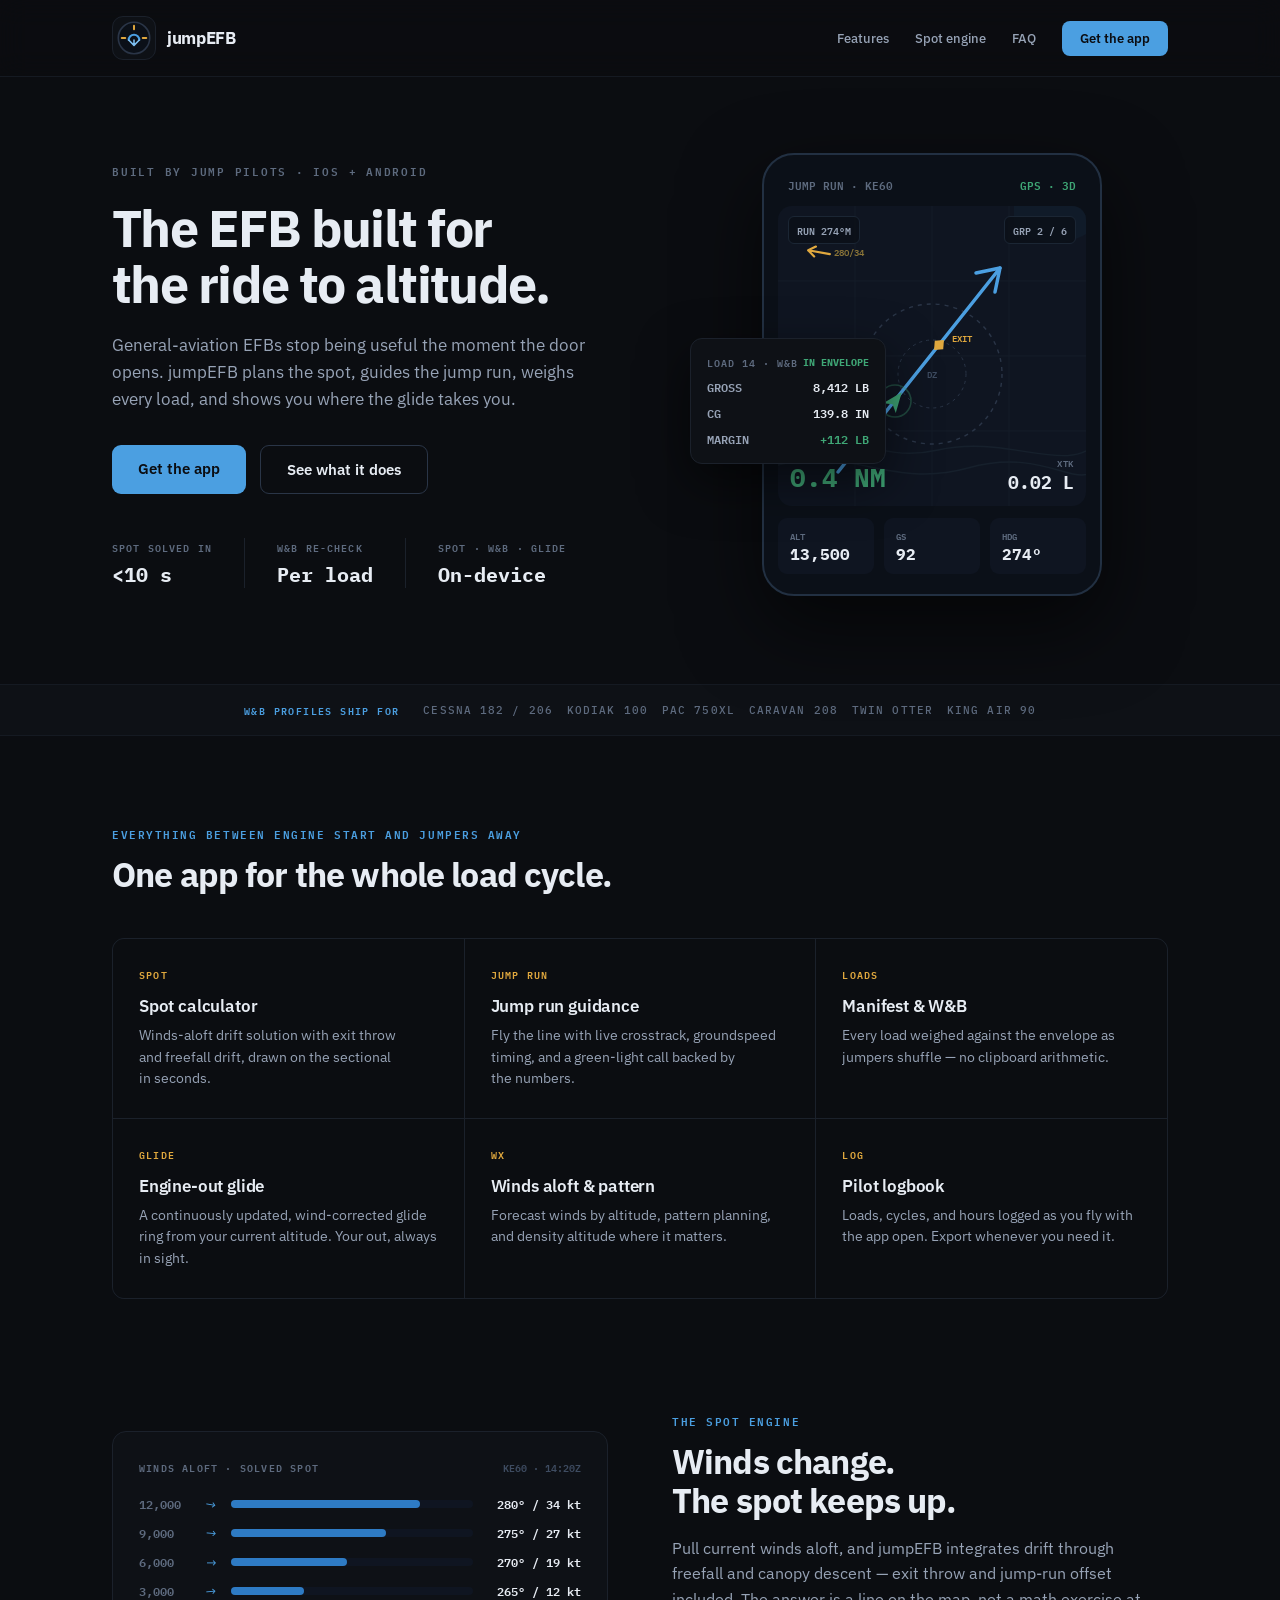
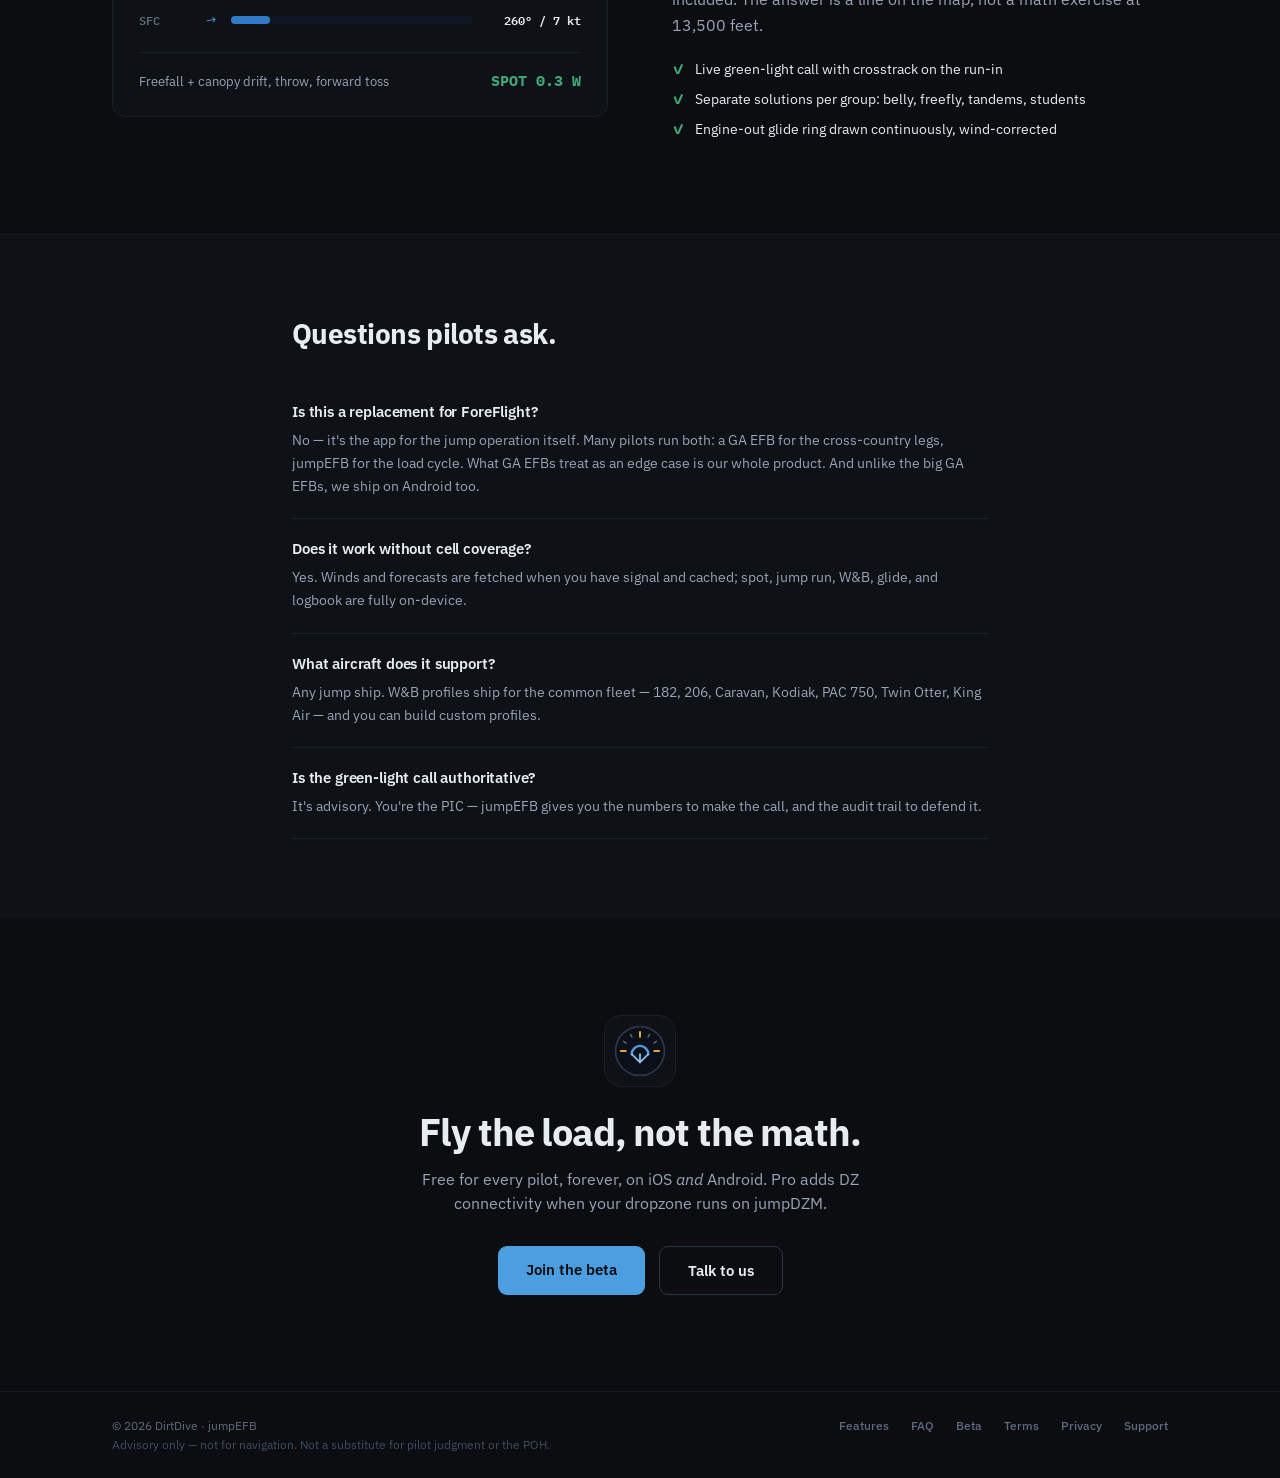
==== commit 3446a84b: "Add Terms/EULA, Privacy Policy, and Support pages Legal pages styled to match the site, linked from " ====
--- a/index.html
+++ b/index.html
@@ -244,7 +244,7 @@
       <a href="#features">Features</a>
       <a href="#faq">FAQ</a>
       <a href="#get">Beta</a>
-      <!-- TODO(Trevor): host the Privacy + Support pages from the launch package -->
+      <a href="terms.html">Terms</a>
       <a href="privacy.html">Privacy</a>
       <a href="support.html">Support</a>
     </div>
--- a/css/styles.css
+++ b/css/styles.css
@@ -98,7 +98,8 @@
   justify-content: space-between;
 }
 
-.nav-brand { display: flex; align-items: center; gap: 11px; }
+.nav-brand { display: flex; align-items: center; gap: 11px; color: var(--text); }
+.nav-brand:hover { color: var(--text); }
 
 .logo-tile {
   width: 44px;
@@ -487,6 +488,54 @@
 .footer-links { display: flex; gap: 22px; }
 .footer-links a { font: 500 12px var(--sans); color: var(--muted); }
 .footer-links a:hover { color: var(--text); }
+
+/* Legal / support pages */
+
+.legal {
+  max-width: 720px;
+  margin: 0 auto;
+  padding: 64px 32px 96px;
+}
+
+.legal-h1 {
+  font: 700 36px/1.15 var(--sans);
+  letter-spacing: -.025em;
+  margin: 0;
+}
+
+.legal-meta {
+  font: 500 12px var(--mono);
+  color: var(--faint);
+  letter-spacing: .06em;
+  margin: 14px 0 0;
+}
+
+.legal-h2 {
+  font: 600 19px var(--sans);
+  letter-spacing: -.015em;
+  margin: 40px 0 0;
+}
+
+.legal p {
+  font: 400 15px/1.7 var(--sans);
+  color: var(--dim);
+  margin: 12px 0 0;
+}
+
+.legal ul {
+  margin: 12px 0 0;
+  padding-left: 22px;
+  display: flex;
+  flex-direction: column;
+  gap: 8px;
+}
+
+.legal li {
+  font: 400 15px/1.6 var(--sans);
+  color: var(--dim);
+}
+
+.legal strong { color: var(--text); }
 
 /* Responsive (desktop-first reference; collapse gracefully below 960px) */
 
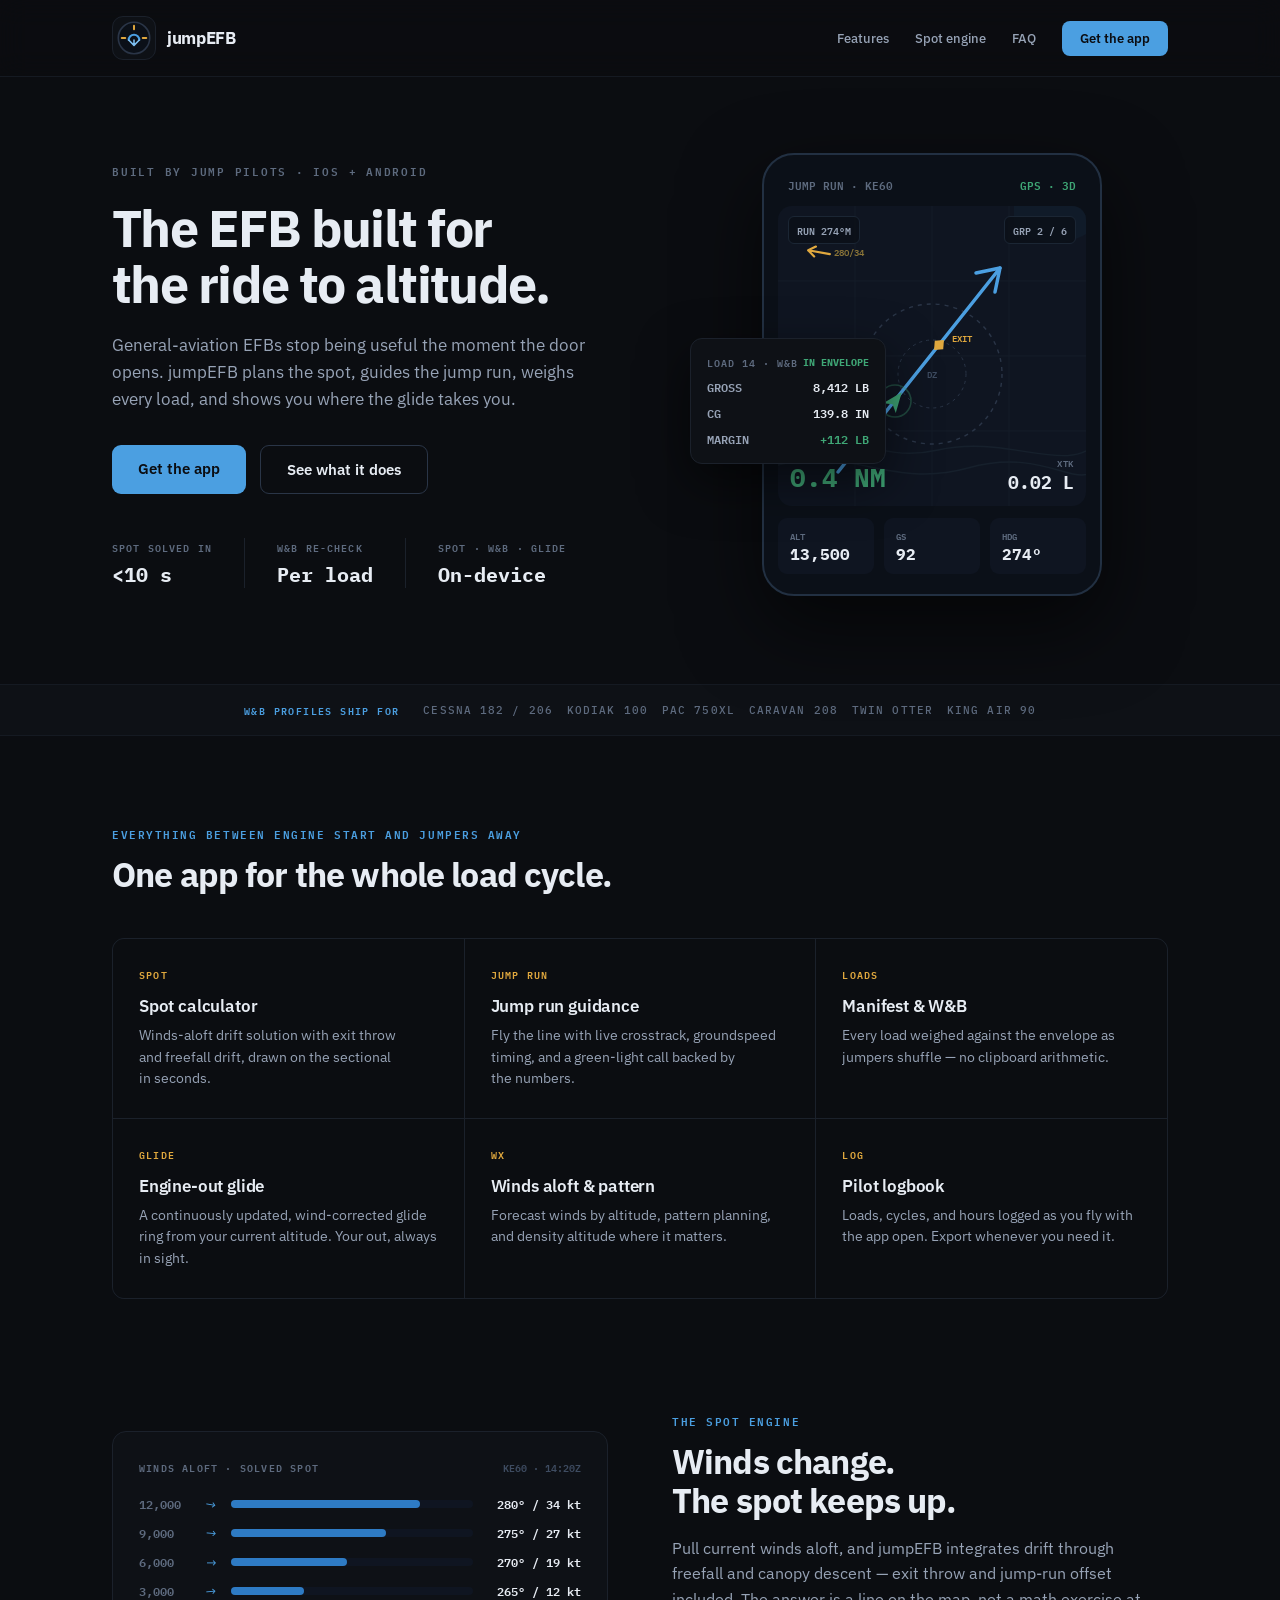
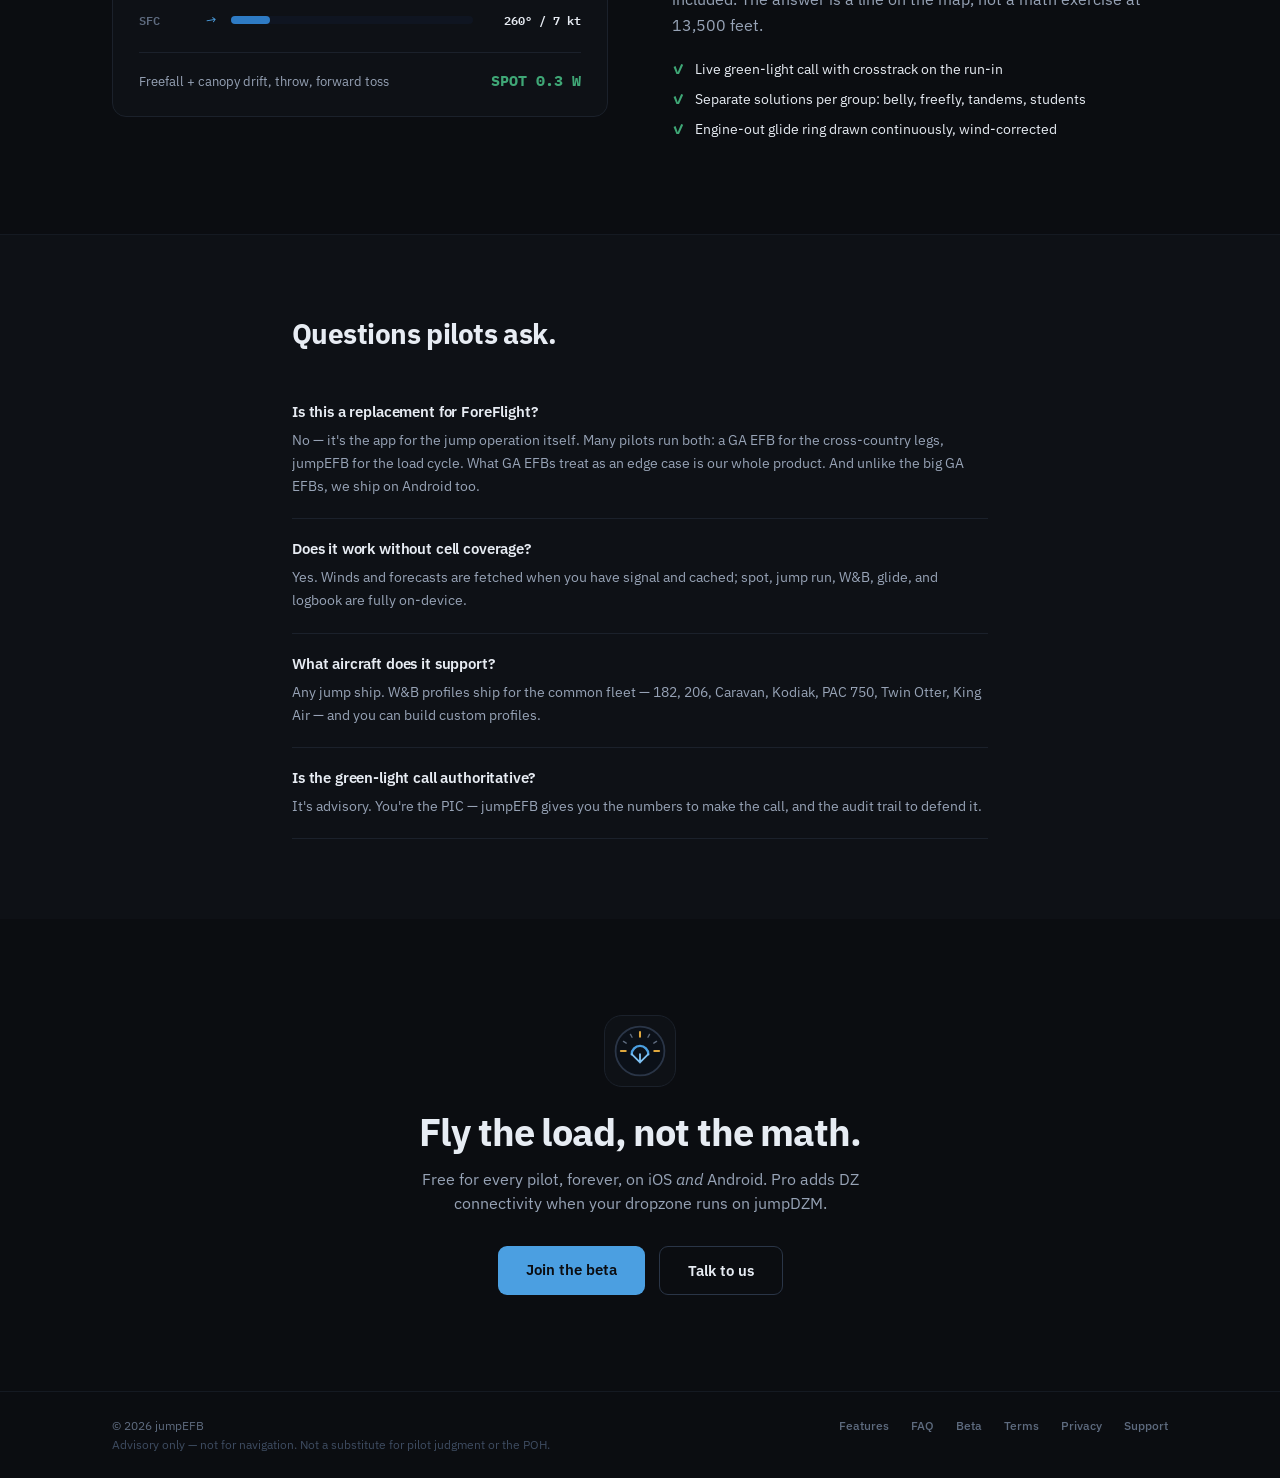
==== commit e021ade1: "Rebrand entity/contact from DirtDive to jumpEFB No parent-company decision yet; use jumpEFB for all " ====
--- a/index.html
+++ b/index.html
@@ -4,7 +4,7 @@
 <meta charset="utf-8">
 <meta name="viewport" content="width=device-width, initial-scale=1">
 <title>jumpEFB — The EFB built for the ride to altitude</title>
-<meta name="description" content="jumpEFB plans the spot, guides the jump run, weighs every load, and shows you where the glide takes you. The standalone pilot EFB from DirtDive, on iOS and Android.">
+<meta name="description" content="jumpEFB plans the spot, guides the jump run, weighs every load, and shows you where the glide takes you. The standalone EFB for jump pilots, on iOS and Android.">
 <link rel="icon" type="image/png" href="assets/icon-1024.png">
 <link rel="preconnect" href="https://fonts.googleapis.com">
 <link rel="preconnect" href="https://fonts.gstatic.com" crossorigin>
@@ -229,24 +229,24 @@
   <div class="cta-actions">
     <!-- TODO(Trevor): swap for TestFlight / Play internal-track URLs -->
     <a href="#get" class="btn-primary">Join the beta</a>
-    <!-- TODO(Trevor): confirm hello@dirtdive.app -->
-    <a href="mailto:hello@dirtdive.app" class="btn-secondary">Talk to us</a>
+    <!-- TODO(Trevor): confirm hello@jumpefb.com -->
+    <a href="mailto:hello@jumpefb.com" class="btn-secondary">Talk to us</a>
   </div>
 </section>
 
 <footer class="footer">
   <div class="footer-inner">
     <div class="footer-legal">
-      <span class="footer-copyright">&copy; 2026 DirtDive &middot; jumpEFB</span>
+      <span class="footer-copyright">&copy; 2026 jumpEFB</span>
       <span class="footer-disclaimer">Advisory only &mdash; not for navigation. Not a substitute for pilot judgment or the POH.</span>
     </div>
     <div class="footer-links">
       <a href="#features">Features</a>
       <a href="#faq">FAQ</a>
       <a href="#get">Beta</a>
-      <a href="terms.html">Terms</a>
-      <a href="privacy.html">Privacy</a>
-      <a href="support.html">Support</a>
+      <a href="/terms">Terms</a>
+      <a href="/privacy">Privacy</a>
+      <a href="/support">Support</a>
     </div>
   </div>
 </footer>
